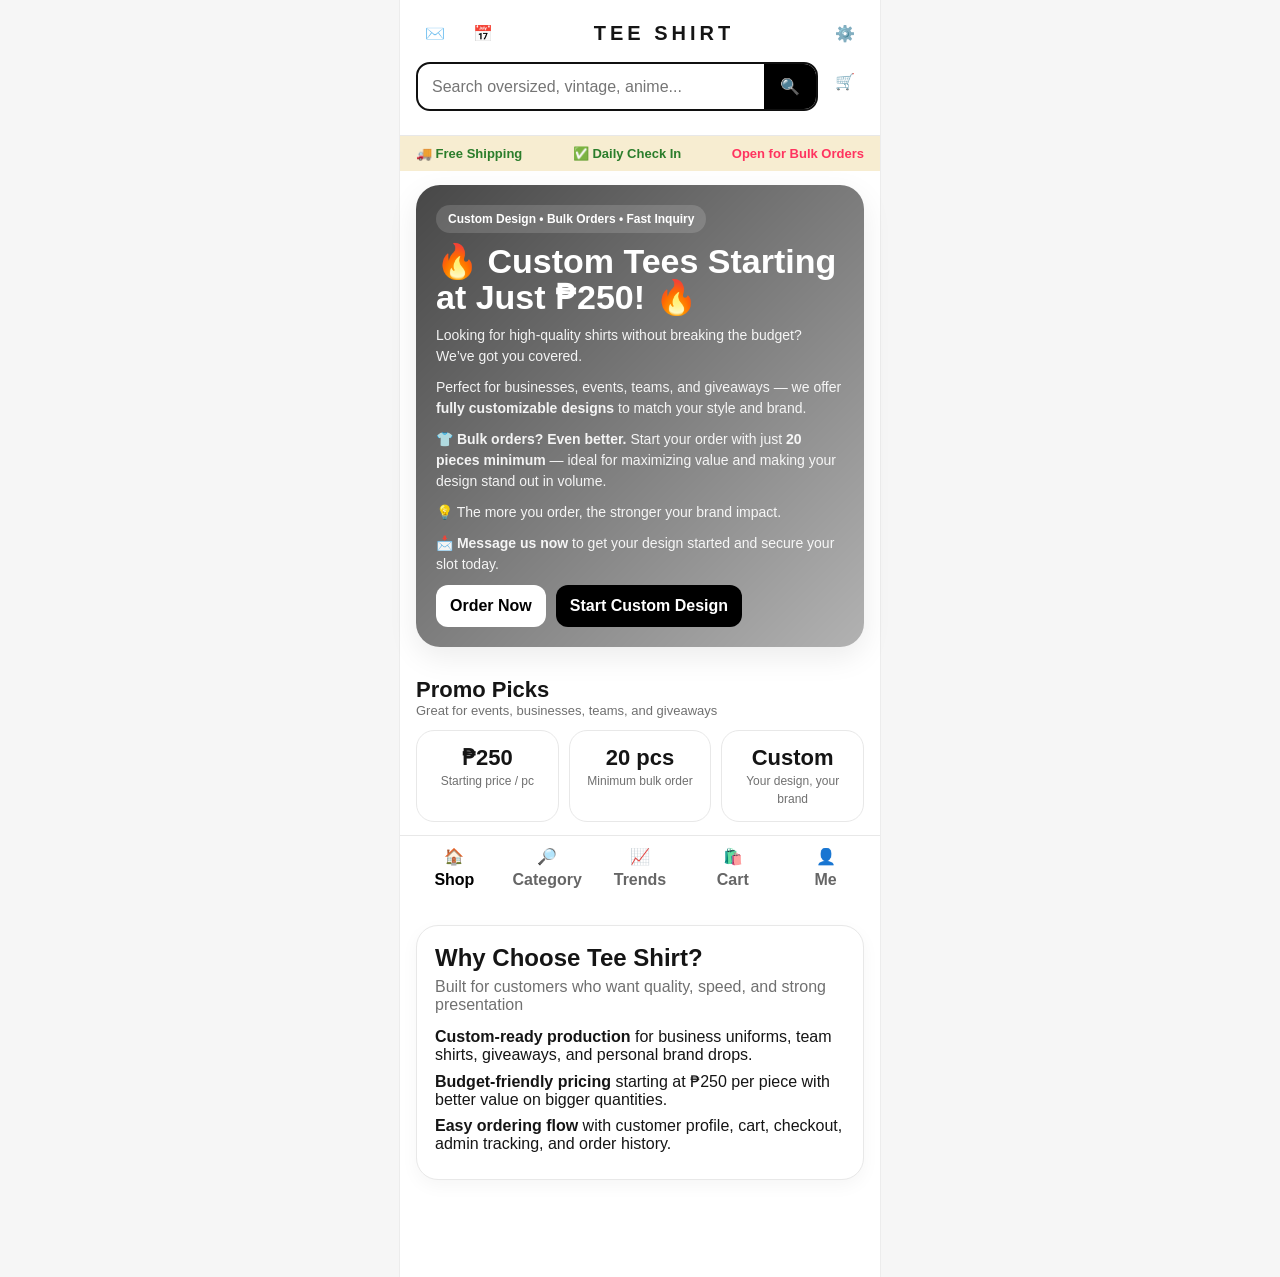
==== index.html @ c83d2148 "Add files via upload" ====
<!DOCTYPE html>
<html lang="en">
<head>
  <meta charset="UTF-8" />
  <meta name="viewport" content="width=device-width, initial-scale=1.0" />
  <title>Tee Shirt</title>
  <link rel="stylesheet" href="./styles-v5.css" />
</head>
<body data-page="shop">
  <div class="app">
    <header class="topbar">
      <div class="topbar-inner">
        <button class="icon-btn" id="openInboxBtn" type="button">✉️<span class="top-icon-badge hidden" id="inboxUnreadBadge">0</span></button>
        <button class="icon-btn js-notice" data-text="Promos saved" type="button">📅</button>
        <div class="logo">TEE SHIRT</div>
        <a class="icon-btn" href="./admin-login.html" title="Admin">⚙️</a>
      </div>
      <div class="search-wrap">
        <div class="search">
          <input id="searchInput" type="text" placeholder="Search oversized, vintage, anime..." />
          <button id="searchBtn">🔍</button>
        </div>
        <button class="icon-btn" id="openCartBtn" type="button">🛒</button>
      </div>
      <div class="chips" id="chips"></div>
    </header>

    <div class="banner-strip">
      <div>🚚 Free Shipping</div>
      <div>✅ Daily Check In</div>
      <div class="pink">Open for Bulk Orders</div>
    </div>

    <section class="hero">
      <div class="hero-card">
        <div class="hero-copy hero-copy-wide">
          <div class="hero-eyebrow">Custom Design • Bulk Orders • Fast Inquiry</div>
          <h1>🔥 Custom Tees Starting at Just ₱250! 🔥</h1>
          <p>Looking for high-quality shirts without breaking the budget? We’ve got you covered.</p>
          <p>Perfect for businesses, events, teams, and giveaways — we offer <strong>fully customizable designs</strong> to match your style and brand.</p>
          <p>👕 <strong>Bulk orders? Even better.</strong> Start your order with just <strong>20 pieces minimum</strong> — ideal for maximizing value and making your design stand out in volume.</p>
          <p>💡 The more you order, the stronger your brand impact.</p>
          <p>📩 <strong>Message us now</strong> to get your design started and secure your slot today.</p>
          <div class="cta-row">
            <button class="btn light" id="shopNowBtn" type="button">Order Now</button>
            <button class="btn dark" id="openAccountBtn" type="button">Start Custom Design</button>
          </div>
        </div>
      </div>
    </section>

    <section class="section">
      <div class="section-head">
        <div>
          <div class="section-title">Promo Picks</div>
          <div class="section-sub">Great for events, businesses, teams, and giveaways</div>
        </div>
      </div>
      <div class="sale-strip">
        <div class="sale-box"><strong>₱250</strong><span>Starting price / pc</span></div>
        <div class="sale-box"><strong>20 pcs</strong><span>Minimum bulk order</span></div>
        <div class="sale-box"><strong>Custom</strong><span>Your design, your brand</span></div>
      </div>
    </section>

    <section class="section" id="productsSection">
      <div class="section-head">
        <div>
          <div class="section-title">Trending Products</div>
          <div class="section-sub" id="sourceLabel">Loading products...</div>
        </div>
      </div>
      <div class="grid" id="productGrid"></div>
    </section>

    <section class="section">
      <div class="panel">
        <div class="panel-head">
          <h2>Why Choose Tee Shirt?</h2>
          <p>Built for customers who want quality, speed, and strong presentation</p>
        </div>
        <div class="notes">
          <p><strong>Custom-ready production</strong> for business uniforms, team shirts, giveaways, and personal brand drops.</p>
          <p><strong>Budget-friendly pricing</strong> starting at ₱250 per piece with better value on bigger quantities.</p>
          <p><strong>Easy ordering flow</strong> with customer profile, cart, checkout, admin tracking, and order history.</p>
        </div>
      </div>
    </section>

    <nav class="bottom-nav">
      <button class="nav-btn active" id="navHome">🏠<span>Shop</span></button>
      <button class="nav-btn" id="navCategory">🔎<span>Category</span></button>
      <button class="nav-btn js-notice" data-text="Trends page can be added next">📈<span>Trends</span></button>
      <button class="nav-btn" id="navCart">🛍️<span>Cart</span></button>
      <button class="nav-btn" id="navAccount">👤<span>Me</span></button>
    </nav>
  </div>

  <div class="drawer" id="drawer">
    <div class="drawer-panel">
      <div class="drawer-head">
        <strong id="drawerTitle">Cart</strong>
        <button class="icon-btn" id="closeDrawerBtn">✕</button>
      </div>
      <div class="drawer-content">
        <div id="cartView" class="hidden"></div>
        <div id="accountView" class="hidden"></div>
      </div>
    </div>
  </div>

  
  <div class="product-page-modal hidden" id="productPageModal">
    <div class="product-page-shell">
      <div class="product-page-header">
        <button class="icon-btn" id="closeProductPageBtn" type="button">←</button>
        <div class="product-page-title">Product Details</div>
        <button class="icon-btn js-notice" data-text="Share feature can be added next" type="button">⤴</button>
      </div>

      <div class="product-page-scroll">
        <div class="product-gallery">
          <div class="product-main-image-wrap">
            <img id="productPageMainImage" class="product-main-image" src="" alt="Product image" />
            <div class="product-image-badge" id="productPageBadge">New</div>
          </div>

          <div class="product-thumbs">
            <button class="product-thumb active" id="thumbBtn1" type="button"><img id="thumbImg1" src="" alt=""></button>
            <button class="product-thumb" id="thumbBtn2" type="button"><img id="thumbImg2" src="" alt=""></button>
            <button class="product-thumb" id="thumbBtn3" type="button"><img id="thumbImg3" src="" alt=""></button>
          </div>
        </div>

        <div class="product-page-body">
          <div class="product-brand-row">
            <div class="product-brand-text" id="productPageBrand">TEE SHIRT</div>
            <button class="wishlist-chip js-notice" data-text="Wishlist feature can be added next" type="button">♡ Save</button>
          </div>

          <h2 class="product-page-name" id="productPageName"></h2>

          <div class="product-page-price-row">
            <div class="product-page-price" id="productPagePrice"></div>
            <div class="product-page-old-price" id="productPageOldPrice"></div>
          </div>

          <div class="product-meta-block">
            <div class="meta-pill" id="productPageCategory">Category</div>
            <div class="meta-pill" id="productPageSold">0 sold</div>
            <div class="meta-pill" id="productPageStock">Stock: 0</div>
          </div>

          <div class="product-section">
            <div class="product-section-head">
              <strong>Select Size</strong>
              <span id="selectedSizeLabel">No size selected</span>
            </div>
            <div class="size-grid" id="sizeGrid">
              <button class="size-option" type="button" data-size="S">S</button>
              <button class="size-option" type="button" data-size="M">M</button>
              <button class="size-option" type="button" data-size="L">L</button>
              <button class="size-option" type="button" data-size="XL">XL</button>
              <button class="size-option" type="button" data-size="2XL">2XL</button>
            </div>
          </div>

          <div class="product-section">
            <div class="product-section-head">
              <strong>Quantity</strong>
              <span>Adjust your order</span>
            </div>
            <div class="qty-box-large">
              <button id="detailQtyMinus" type="button">−</button>
              <strong id="detailQtyValue">1</strong>
              <button id="detailQtyPlus" type="button">+</button>
            </div>
          </div>

          <div class="product-section">
            <div class="product-section-head">
              <strong>Product Details</strong>
              <span>Good for events, teams, and brands</span>
            </div>
            <div class="detail-list">
              <div class="detail-row"><span>Store</span><strong>Tee Shirt</strong></div>
              <div class="detail-row"><span>Material</span><strong>Premium cotton feel</strong></div>
              <div class="detail-row"><span>Fit</span><strong>Customizable / Bulk-ready</strong></div>
              <div class="detail-row"><span>Minimum Order</span><strong>20 pcs for custom bulk</strong></div>
              <div class="detail-row"><span>Use Case</span><strong>Business, events, teams, giveaways</strong></div>
            </div>
          </div>

          <div class="product-section">
            <div class="product-section-head">
              <strong>Description</strong>
            </div>
            <p class="product-description" id="productPageDescription">
              High-quality custom tee ready for personal design, brand identity, uniforms, team wear, and giveaways.
            </p>
          </div>
        </div>
      </div>

      <div class="product-bottom-bar">
        <div class="product-bottom-price">
          <span>Total</span>
          <strong id="detailTotalPrice">₱0</strong>
        </div>
        <div class="product-bottom-actions"><button class="btn ghost product-chat-btn" id="sendProductToChatBtn" type="button">Send to Chat</button><button class="btn dark product-add-btn" id="productPageAddToCartBtn" type="button">Add to Cart</button></div>
      </div>
    </div>
  </div>


  
  
  <div class="inquiry-modal hidden" id="inquiryModal">
    <div class="inquiry-card messenger-card">
      <div class="drawer-head">
        <strong>Custom Bulk Order Chat</strong>
        <button class="icon-btn" id="closeInquiryBtn">✕</button>
      </div>
      <div class="messenger-top-fields">
        <div class="field">
          <label>Name</label>
          <input id="inq_name" placeholder="Your full name" />
        </div>
        <div class="field">
          <label>Phone</label>
          <input id="inq_phone" placeholder="09xxxxxxxxxx" />
        </div>
      </div>
      <div class="messenger-chat-window" id="customerChatWindow"></div>
      <div class="messenger-compose">
        <textarea id="inq_message" placeholder="Tell us your shirt design idea, quantity, sizes, event date, colors, and other details."></textarea>
        <div class="chat-upload-row">
          <label class="upload-chat-btn" for="inq_image">📷 Add Image</label>
          <input id="inq_image" type="file" accept="image/*" hidden />
          <div class="chat-upload-hint">Optional image for design reference</div>
        </div>
        <div class="chat-image-preview hidden" id="inqImagePreviewWrap">
          <img id="inqImagePreview" alt="Selected chat image preview" />
          <button class="remove-chat-image" id="removeInqImageBtn" type="button">Remove</button>
        </div>
        <button class="btn dark full-btn" id="sendInquiryBtn" type="button">Send Message</button>
      </div>
    </div>
  </div>


  <div class="notice" id="notice"></div>

  <div class="image-lightbox hidden" id="imageLightbox">
  <div class="image-lightbox-backdrop" id="imageLightboxBackdrop"></div>
  <div class="image-lightbox-shell">
    <button class="image-lightbox-close" id="closeImageLightboxBtn" type="button">✕</button>
    <img id="lightboxImage" src="" alt="Full screen preview" />
  </div>
</div>

  <script type="module" src="./app-v5.js"></script>
</body>
</html>
---- styles-v5.css ----
:root{--bg:#f6f6f6;--card:#fff;--text:#151515;--muted:#707070;--line:#e8e8e8;--shadow:0 10px 30px rgba(0,0,0,.08)}
*{box-sizing:border-box} html,body{margin:0;padding:0;font-family:Arial,Helvetica,sans-serif;background:var(--bg);color:var(--text)}
a{text-decoration:none;color:inherit} button,input,select{font:inherit} .hidden{display:none!important} .pink{color:#ff335f}
.app{max-width:480px;margin:0 auto;min-height:100vh;background:#fff;position:relative;box-shadow:0 0 0 1px rgba(0,0,0,.04)}
.topbar{position:sticky;top:0;z-index:30;background:#fff;border-bottom:1px solid var(--line)}
.topbar-inner{display:flex;align-items:center;gap:10px;padding:14px 16px 10px}
.logo{font-size:20px;font-weight:900;letter-spacing:4px;flex:1;text-align:center}
.icon-btn{width:38px;height:38px;border:none;background:#fff;border-radius:12px;display:grid;place-items:center;cursor:pointer}
.search-wrap{display:flex;gap:8px;padding:0 16px 12px}
.search{flex:1;display:flex;align-items:center;background:#fff;border:2px solid #101010;border-radius:14px;overflow:hidden}
.search input{flex:1;border:none;outline:none;padding:13px 14px;background:transparent}
.search button{border:none;background:#000;color:#fff;padding:13px 16px;cursor:pointer}
.chips{display:flex;gap:10px;overflow:auto;padding:0 16px 12px}.chips::-webkit-scrollbar{display:none}
.chip{white-space:nowrap;padding:8px 14px;border-radius:999px;background:#f1f1f1;border:1px solid var(--line);font-weight:700;font-size:14px;cursor:pointer}
.chip.active{background:#000;color:#fff;border-color:#000}
.banner-strip{display:flex;justify-content:space-between;gap:10px;padding:10px 16px;background:#f7edd1;font-weight:700;color:#2b7d2b;font-size:13px}
.hero{padding:14px 16px}
.hero-card{border-radius:24px;overflow:hidden;box-shadow:var(--shadow);background:linear-gradient(135deg,rgba(0,0,0,.72),rgba(0,0,0,.3)),url('https://images.unsplash.com/photo-1521572163474-6864f9cf17ab?auto=format&fit=crop&w=1200&q=80') center/cover;min-height:420px;display:flex;align-items:end}
.hero-copy{padding:20px;color:#fff;max-width:100%}.hero-eyebrow{display:inline-block;margin-bottom:10px;padding:7px 12px;border-radius:999px;background:rgba(255,255,255,.15);font-size:12px;font-weight:700}
.hero-copy h1{margin:0 0 10px;font-size:34px;line-height:1.06}
.hero-copy p{margin:0 0 10px;color:rgba(255,255,255,.92);font-size:14px;line-height:1.5;max-width:760px}
.cta-row{display:flex;gap:10px;flex-wrap:wrap;margin-top:10px}
.btn{border:none;border-radius:12px;padding:12px 14px;font-weight:800;cursor:pointer}.btn.light{background:#fff;color:#000}.btn.dark{background:#000;color:#fff}.btn.ghost{background:#f3f3f3;color:#111}
.section{padding:6px 16px 14px}.section-head{display:flex;align-items:center;justify-content:space-between;margin:10px 0 12px}.section-title{font-size:22px;font-weight:900}.section-sub{font-size:13px;color:var(--muted)}
.sale-strip{display:grid;grid-template-columns:repeat(3,1fr);gap:10px}.sale-box{background:#fff;border:1px solid var(--line);border-radius:18px;padding:14px;text-align:center}.sale-box strong{display:block;font-size:22px}.sale-box span{font-size:12px;color:var(--muted)}
.grid{display:grid;grid-template-columns:1fr 1fr;gap:12px}.card{background:#fff;border:1px solid var(--line);border-radius:18px;overflow:hidden;box-shadow:0 6px 18px rgba(0,0,0,.04)}
.thumb{position:relative;aspect-ratio:1/1.14;background:#eee center/cover no-repeat}.badge{position:absolute;left:10px;top:10px;background:#fff;color:#ff5a2f;border-radius:999px;padding:6px 10px;font-weight:900;font-size:12px;box-shadow:var(--shadow)} .fav{position:absolute;right:10px;top:10px;width:34px;height:34px;border:none;border-radius:50%;background:rgba(255,255,255,.92);cursor:pointer}
.card-body{padding:10px 12px 12px}.brand{font-size:12px;font-weight:800;color:#7a5cff}.name{font-weight:800;line-height:1.2;min-height:38px;margin:5px 0 8px}.meta{font-size:12px;color:var(--muted);display:flex;gap:8px;flex-wrap:wrap}
.price-row{display:flex;align-items:end;justify-content:space-between;margin-top:10px}.price{font-size:26px;font-weight:900;color:#ff5a2f}.old{font-size:13px;color:#999;text-decoration:line-through}
.mini-btn{border:none;background:#000;color:#fff;border-radius:12px;padding:10px 12px;font-weight:800;cursor:pointer}.mini-btn:disabled{opacity:.45;cursor:not-allowed}
.bottom-nav{position:sticky;bottom:0;z-index:35;background:#fff;border-top:1px solid var(--line);display:grid;grid-template-columns:repeat(5,1fr);padding:10px 8px calc(10px + env(safe-area-inset-bottom))}
.nav-btn{border:none;background:none;display:flex;flex-direction:column;align-items:center;gap:5px;color:#666;font-weight:700;cursor:pointer}.nav-btn.active{color:#000}
.drawer{position:fixed;inset:0;background:rgba(0,0,0,.45);display:none;align-items:end;justify-content:center}.drawer.show{display:flex}
.drawer-panel{width:min(480px,100vw);max-height:92vh;background:#fff;border-radius:24px 24px 0 0;overflow:hidden}.drawer-head{display:flex;justify-content:space-between;align-items:center;padding:16px;border-bottom:1px solid var(--line)}
.drawer-content{padding:16px;max-height:74vh;overflow:auto;padding-bottom:95px}.cart-item{display:grid;grid-template-columns:72px 1fr auto;gap:12px;padding:12px 0;border-bottom:1px solid var(--line)}.cart-thumb{width:72px;height:72px;border-radius:14px;background:#f0f0f0 center/cover no-repeat}
.qty{display:flex;align-items:center;gap:8px;margin-top:8px}.qty button{width:28px;height:28px;border:none;border-radius:8px;background:#f3f3f3;cursor:pointer}
.summary{border:1px solid var(--line);border-radius:18px;padding:14px;background:#fafafa}.summary-row{display:flex;justify-content:space-between;margin:8px 0}.empty{padding:36px 12px;text-align:center;color:var(--muted)}
.notice{position:fixed;left:50%;transform:translateX(-50%);bottom:96px;z-index:2001;background:#111;color:#fff;padding:12px 16px;border-radius:999px;display:none;font-weight:700;box-shadow:var(--shadow)}
.account-box{display:grid;gap:12px}.account-actions{position:sticky;bottom:0;background:#fff;padding-top:12px;padding-bottom:12px;border-top:1px solid var(--line);margin-top:4px}.full-btn{width:100%}
.field,.admin-form label{display:grid;gap:6px}.field label,.admin-form label{font-size:13px;color:var(--muted);font-weight:700}.field input,.admin-form input,.admin-form select{border:1px solid var(--line);border-radius:12px;padding:13px 14px;outline:none;background:#fff}
.two{display:grid;grid-template-columns:1fr 1fr;gap:10px}.small{font-size:12px;color:var(--muted)}
.admin-app{display:grid;grid-template-columns:240px 1fr;min-height:100vh}.sidebar{background:#111;color:#fff;padding:24px;display:grid;align-content:start;gap:12px}.sidebar-logo{font-size:22px;font-weight:900;letter-spacing:1px;margin-bottom:12px}
.side-link{display:block;border:none;background:#1d1d1d;color:#fff;padding:12px 14px;border-radius:12px;text-align:left;cursor:pointer}.side-link.active{background:#fff;color:#111}
.admin-main{padding:24px}.admin-top{display:flex;justify-content:space-between;align-items:center;gap:12px;flex-wrap:wrap;margin-bottom:18px}.admin-top h1{margin:0;font-size:30px}.admin-top p{margin:6px 0 0;color:var(--muted)}.top-actions-wrap{display:flex;gap:10px;flex-wrap:wrap}
.stats-grid{display:grid;grid-template-columns:repeat(4,1fr);gap:14px;margin-bottom:18px}.stat-card{background:#fff;border:1px solid var(--line);border-radius:18px;padding:18px;box-shadow:0 6px 18px rgba(0,0,0,.04)}.stat-card span{display:block;color:var(--muted);font-size:13px;margin-bottom:8px}.stat-card strong{font-size:28px}
.admin-grid{display:grid;grid-template-columns:1.1fr 1fr;gap:18px;margin-bottom:18px}.panel{background:#fff;border:1px solid var(--line);border-radius:22px;padding:18px;box-shadow:0 6px 18px rgba(0,0,0,.04);margin-bottom:18px}.panel-head h2{margin:0 0 6px}.panel-head p{margin:0 0 14px;color:var(--muted)}
.form-grid{display:grid;grid-template-columns:1fr 1fr;gap:12px}.form-actions{display:flex;gap:10px;flex-wrap:wrap;margin-top:14px}.table-wrap{overflow:auto}
.admin-table{width:100%;border-collapse:collapse}.admin-table th,.admin-table td{padding:12px 10px;border-bottom:1px solid var(--line);text-align:left;font-size:14px;vertical-align:top}.row-actions{display:flex;gap:8px;flex-wrap:wrap}.notes p{margin:8px 0}
.order-status-select{border:1px solid var(--line);border-radius:10px;padding:9px 10px;background:#fff;min-width:130px}
@media (max-width:980px){.admin-app{grid-template-columns:1fr}.sidebar{grid-template-columns:repeat(4,1fr);align-items:center}.sidebar-logo{grid-column:1/-1}.admin-grid{grid-template-columns:1fr}.stats-grid{grid-template-columns:repeat(2,1fr)}}
@media (max-width:560px){.form-grid,.two,.stats-grid,.sale-strip{grid-template-columns:1fr}.hero-card{min-height:500px}.banner-strip{font-size:12px}}

.login-page{min-height:100vh;display:grid;place-items:center;padding:24px}.login-card{width:min(480px,100%);background:#fff;border:1px solid var(--line);border-radius:24px;box-shadow:var(--shadow);padding:24px}.login-brand{font-size:14px;font-weight:900;letter-spacing:2px;margin-bottom:8px}.login-card h1{margin:0 0 8px}.login-sub{color:var(--muted);margin:0 0 18px}.login-form{display:grid;gap:12px;margin-bottom:14px}.login-form label{display:grid;gap:6px;font-size:13px;color:var(--muted);font-weight:700}.login-form input{border:1px solid var(--line);border-radius:12px;padding:13px 14px;outline:none;background:#fff}.login-back{display:grid;place-items:center;margin-top:12px}


.product-page-modal{position:fixed;inset:0;background:#fff;z-index:1200}
.product-page-shell{max-width:480px;margin:0 auto;min-height:100vh;display:flex;flex-direction:column;background:#fff}
.product-page-header{position:sticky;top:0;z-index:3;background:#fff;border-bottom:1px solid var(--line);display:flex;align-items:center;justify-content:space-between;padding:12px 14px}
.product-page-title{font-weight:900;font-size:16px}
.product-page-scroll{flex:1;overflow:auto;padding-bottom:120px}
.product-gallery{background:#fff}
.product-main-image-wrap{position:relative;background:#f5f5f5}
.product-main-image{width:100%;aspect-ratio:1/1.05;object-fit:cover;display:block}
.product-image-badge{position:absolute;left:14px;top:14px;background:#fff;color:#ff5a2f;border-radius:999px;padding:7px 12px;font-size:12px;font-weight:900;box-shadow:var(--shadow)}
.product-thumbs{display:flex;gap:10px;padding:12px 16px 0;overflow:auto}
.product-thumb{min-width:70px;width:70px;height:84px;border-radius:14px;border:2px solid transparent;background:#f3f3f3;padding:0;overflow:hidden;cursor:pointer}
.product-thumb.active{border-color:#000}
.product-thumb img{width:100%;height:100%;object-fit:cover;display:block}
.product-page-body{padding:14px 16px 20px;display:block}
.product-brand-row{display:flex;align-items:center;justify-content:space-between;gap:12px}
.product-brand-text{font-size:13px;font-weight:900;color:#7a5cff}
.wishlist-chip{border:1px solid var(--line);background:#fff;border-radius:999px;padding:8px 12px;font-weight:800;cursor:pointer}
.product-page-name{font-size:28px;line-height:1.08;margin:10px 0 12px}
.product-page-price-row{display:flex;align-items:flex-end;gap:10px;flex-wrap:wrap}
.product-page-price{font-size:32px;font-weight:900;color:#ff5a2f}
.product-page-old-price{color:#999;text-decoration:line-through;font-weight:700;padding-bottom:4px}
.product-meta-block{display:flex;flex-wrap:wrap;gap:8px;margin:14px 0 4px}
.meta-pill{background:#f6f6f6;border:1px solid var(--line);border-radius:999px;padding:8px 12px;font-size:12px;font-weight:800;color:#555}
.product-section{display:block;border-top:1px solid var(--line);padding-top:16px;margin-top:16px}
.product-section-head{display:flex;align-items:center;justify-content:space-between;gap:10px;margin-bottom:12px}
.product-section-head strong{font-size:16px}
.product-section-head span{font-size:12px;color:var(--muted)}
.size-grid{display:grid !important;grid-template-columns:repeat(3,1fr);gap:12px;margin-top:4px}
.size-option{display:flex !important;align-items:center;justify-content:center;min-height:48px;border:1px solid var(--line);background:#fff;border-radius:14px;padding:13px 10px;font-size:14px;font-weight:900;color:#111;cursor:pointer}
.size-option.active{background:#000;color:#fff;border-color:#000}
.qty-box-large{display:inline-flex;align-items:center;gap:14px;border:1px solid var(--line);border-radius:16px;padding:10px 14px;background:#fafafa}
.qty-box-large button{width:34px;height:34px;border:none;border-radius:10px;background:#fff;cursor:pointer;font-size:18px}
.qty-box-large strong{min-width:26px;text-align:center;font-size:18px}
.detail-list{display:grid;gap:10px}
.detail-row{display:flex;justify-content:space-between;gap:12px;border-bottom:1px dashed var(--line);padding-bottom:8px}
.detail-row span{color:var(--muted)}
.detail-row strong{text-align:right}
.product-description{line-height:1.55;color:#333;margin:0}
.product-bottom-bar{position:sticky;bottom:0;z-index:4;background:#fff;border-top:1px solid var(--line);display:flex;align-items:center;justify-content:space-between;gap:12px;padding:14px 16px calc(14px + env(safe-area-inset-bottom));box-shadow:0 -8px 20px rgba(0,0,0,.06)}
.product-bottom-price{display:grid;gap:2px}
.product-bottom-price span{color:var(--muted);font-size:12px}
.product-bottom-price strong{font-size:22px;color:#ff5a2f}
.product-add-btn{min-width:170px}

@media (max-width:560px){
  .size-grid{grid-template-columns:repeat(2,1fr)}
  .product-add-btn{min-width:140px}
}


.product-page-modal{position:fixed;inset:0;background:#fff;z-index:1200}
.product-page-shell{max-width:480px;margin:0 auto;min-height:100vh;display:flex;flex-direction:column;background:#fff}
.product-page-header{position:sticky;top:0;z-index:3;background:#fff;border-bottom:1px solid var(--line);display:flex;align-items:center;justify-content:space-between;padding:12px 14px}
.product-page-title{font-weight:900;font-size:16px}
.product-page-scroll{flex:1;overflow:auto;padding-bottom:120px}
.product-gallery{background:#fff}
.product-main-image-wrap{position:relative;background:#f5f5f5}
.product-main-image{width:100%;aspect-ratio:1/1.05;object-fit:cover;display:block}
.product-image-badge{position:absolute;left:14px;top:14px;background:#fff;color:#ff5a2f;border-radius:999px;padding:7px 12px;font-size:12px;font-weight:900;box-shadow:var(--shadow)}
.product-thumbs{display:flex;gap:10px;padding:12px 16px 0;overflow:auto}
.product-thumb{min-width:70px;width:70px;height:84px;border-radius:14px;border:2px solid transparent;background:#f3f3f3;padding:0;overflow:hidden;cursor:pointer}
.product-thumb.active{border-color:#000}
.product-thumb img{width:100%;height:100%;object-fit:cover;display:block}
.product-page-body{padding:14px 16px 20px}
.product-brand-row{display:flex;align-items:center;justify-content:space-between;gap:12px}
.product-brand-text{font-size:13px;font-weight:900;color:#7a5cff}
.wishlist-chip{border:1px solid var(--line);background:#fff;border-radius:999px;padding:8px 12px;font-weight:800;cursor:pointer}
.product-page-name{font-size:28px;line-height:1.08;margin:10px 0 12px}
.product-page-price-row{display:flex;align-items:flex-end;gap:10px;flex-wrap:wrap}
.product-page-price{font-size:32px;font-weight:900;color:#ff5a2f}
.product-page-old-price{color:#999;text-decoration:line-through;font-weight:700;padding-bottom:4px}
.product-meta-block{display:flex;flex-wrap:wrap;gap:8px;margin:14px 0 4px}
.meta-pill{background:#f6f6f6;border:1px solid var(--line);border-radius:999px;padding:8px 12px;font-size:12px;font-weight:800;color:#555}
.product-section{border-top:1px solid var(--line);padding-top:16px;margin-top:16px}
.product-section-head{display:flex;align-items:center;justify-content:space-between;gap:10px;margin-bottom:12px}
.product-section-head strong{font-size:16px}
.product-section-head span{font-size:12px;color:var(--muted)}
.size-grid{display:grid!important;grid-template-columns:repeat(3,1fr);gap:12px}
.size-option{display:flex!important;align-items:center;justify-content:center;min-height:48px;border:1px solid var(--line);background:#fff;border-radius:14px;padding:13px 10px;font-size:14px;font-weight:900;color:#111;cursor:pointer}
.size-option.active{background:#000;color:#fff;border-color:#000}
.qty-box-large{display:inline-flex;align-items:center;gap:14px;border:1px solid var(--line);border-radius:16px;padding:10px 14px;background:#fafafa}
.qty-box-large button{width:34px;height:34px;border:none;border-radius:10px;background:#fff;cursor:pointer;font-size:18px}
.qty-box-large strong{min-width:26px;text-align:center;font-size:18px}
.detail-list{display:grid;gap:10px}
.detail-row{display:flex;justify-content:space-between;gap:12px;border-bottom:1px dashed var(--line);padding-bottom:8px}
.detail-row span{color:var(--muted)}
.detail-row strong{text-align:right}
.product-description{line-height:1.55;color:#333;margin:0}
.product-bottom-bar{position:sticky;bottom:0;z-index:4;background:#fff;border-top:1px solid var(--line);display:flex;align-items:center;justify-content:space-between;gap:12px;padding:14px 16px calc(14px + env(safe-area-inset-bottom));box-shadow:0 -8px 20px rgba(0,0,0,.06)}
.product-bottom-price{display:grid;gap:2px}
.product-bottom-price span{color:var(--muted);font-size:12px}
.product-bottom-price strong{font-size:22px;color:#ff5a2f}
.product-add-btn{min-width:170px}
@media (max-width:560px){.size-grid{grid-template-columns:repeat(2,1fr)}.product-add-btn{min-width:140px}}

/* merged working adjustments */
.product-page-scroll{
  padding-bottom: 220px;
}
.product-main-image{
  aspect-ratio: 1 / 0.95;
}


/* v2 fix: prevent sticky add-to-cart bar from covering size buttons */
.product-page-scroll{
  padding-bottom: 220px !important;
}
.product-page-body{
  padding-bottom: 40px !important;
}
.product-section{
  position: relative;
  z-index: 1;
}
.size-grid{
  margin-bottom: 24px !important;
}
.product-bottom-bar{
  z-index: 10;
}


/* v3 fix: keep size section fully visible by making bottom bar part of normal flow */
.product-page-shell{
  height: 100vh;
}
.product-page-scroll{
  flex: 1 1 auto;
  overflow-y: auto;
  padding-bottom: 32px !important;
}
.product-page-body{
  padding-bottom: 24px !important;
}
.product-bottom-bar{
  position: static !important;
  bottom: auto !important;
  margin-top: 8px;
  flex-shrink: 0;
}


.inquiry-modal{
  position:fixed;
  inset:0;
  background:rgba(0,0,0,.5);
  z-index:1300;
  display:flex;
  align-items:center;
  justify-content:center;
  padding:16px;
}
.inquiry-card{
  width:min(480px,100%);
  max-height:90vh;
  overflow:auto;
  background:#fff;
  border-radius:24px;
  box-shadow:var(--shadow);
}
.inquiry-body{
  padding:16px;
  display:grid;
  gap:12px;
}
.inquiry-body textarea{
  min-height:140px;
  resize:vertical;
  border:1px solid var(--line);
  border-radius:12px;
  padding:13px 14px;
  outline:none;
  background:#fff;
  font:inherit;
}


.admin-reply-box{
  width:100%;
  min-height:90px;
  resize:vertical;
  border:1px solid var(--line);
  border-radius:12px;
  padding:10px 12px;
  font:inherit;
  background:#fff;
  margin-bottom:8px;
}
.admin-reply-save{
  width:100%;
}


/* Messenger upgrade */
.messenger-card{
  display:flex;
  flex-direction:column;
  max-height:90vh;
}
.messenger-top-fields{
  padding:16px 16px 8px;
  display:grid;
  gap:12px;
}
.messenger-chat-window{
  min-height:260px;
  max-height:42vh;
  overflow:auto;
  padding:14px 16px;
  background:#fafafa;
  border-top:1px solid var(--line);
  border-bottom:1px solid var(--line);
  display:grid;
  gap:10px;
}
.messenger-compose{
  padding:16px;
  display:grid;
  gap:10px;
}
.messenger-compose textarea,
.admin-compose textarea{
  width:100%;
  min-height:90px;
  resize:vertical;
  border:1px solid var(--line);
  border-radius:14px;
  padding:12px 14px;
  font:inherit;
  background:#fff;
}
.chat-bubble{
  max-width:82%;
  padding:10px 12px;
  border-radius:16px;
  line-height:1.4;
  box-shadow:0 4px 12px rgba(0,0,0,.04);
}
.chat-bubble.customer{
  justify-self:end;
  background:#111;
  color:#fff;
  border-bottom-right-radius:6px;
}
.chat-bubble.admin{
  justify-self:start;
  background:#fff;
  color:#111;
  border:1px solid var(--line);
  border-bottom-left-radius:6px;
}
.chat-meta{
  display:block;
  font-size:11px;
  opacity:.72;
  margin-top:6px;
}
.chat-empty{
  color:var(--muted);
  text-align:center;
  padding:18px 10px;
}
.admin-messenger{
  display:grid;
  grid-template-columns:320px 1fr;
  gap:16px;
  min-height:520px;
}
.admin-conversation-list{
  border:1px solid var(--line);
  border-radius:18px;
  overflow:auto;
  background:#fafafa;
}
.admin-conversation-item{
  padding:14px;
  border-bottom:1px solid var(--line);
  cursor:pointer;
  background:#fff;
}
.admin-conversation-item.active{
  background:#f1f5ff;
}
.admin-conversation-item.unread{
  border-left:4px solid #ff9800;
}
.admin-conversation-name{
  font-weight:900;
  margin-bottom:4px;
}
.admin-conversation-preview{
  color:var(--muted);
  font-size:13px;
  line-height:1.35;
}
.admin-conversation-panel{
  border:1px solid var(--line);
  border-radius:18px;
  background:#fff;
  display:flex;
  flex-direction:column;
  min-height:520px;
}
.admin-conversation-header{
  padding:14px 16px;
  font-weight:900;
  border-bottom:1px solid var(--line);
}
.admin-chat-window{
  flex:1;
  overflow:auto;
  padding:14px 16px;
  background:#fafafa;
  display:grid;
  gap:10px;
}
.admin-compose{
  border-top:1px solid var(--line);
  padding:14px;
  display:grid;
  gap:10px;
}
.admin-compose-actions{
  display:flex;
  gap:10px;
  justify-content:space-between;
  align-items:center;
}
.unread-badge{
  display:inline-block;
  font-size:11px;
  font-weight:900;
  background:#ff9800;
  color:#fff;
  padding:4px 8px;
  border-radius:999px;
  margin-left:8px;
}
@media (max-width:980px){
  .admin-messenger{
    grid-template-columns:1fr;
  }
}


/* v5 chat upgrades */
#openInboxBtn{position:relative}
.top-icon-badge{position:absolute;top:-3px;right:-3px;min-width:18px;height:18px;padding:0 5px;border-radius:999px;background:#ff335f;color:#fff;font-size:11px;font-weight:900;display:grid;place-items:center;line-height:1}
.chat-upload-row{display:flex;align-items:center;gap:10px;flex-wrap:wrap}
.upload-chat-btn{display:inline-flex;align-items:center;justify-content:center;padding:10px 14px;border-radius:12px;background:#f3f3f3;border:1px solid var(--line);font-weight:800;cursor:pointer}
.chat-upload-hint{font-size:12px;color:var(--muted)}
.chat-image-preview{display:grid;gap:10px;background:#fafafa;border:1px solid var(--line);border-radius:16px;padding:12px}
.chat-image-preview img{max-width:100%;max-height:200px;object-fit:contain;border-radius:12px;background:#fff;border:1px solid var(--line)}
.remove-chat-image{border:none;background:#111;color:#fff;border-radius:10px;padding:10px 12px;font-weight:800;cursor:pointer;justify-self:start}
.chat-image{width:100%;max-width:240px;border-radius:14px;display:block;cursor:pointer;border:1px solid rgba(0,0,0,.08);margin-bottom:8px;background:#fff}
.image-lightbox{position:fixed;inset:0;z-index:3000;display:flex;align-items:center;justify-content:center;padding:18px}
.image-lightbox-backdrop{position:absolute;inset:0;background:rgba(0,0,0,.78)}
.image-lightbox-shell{position:relative;z-index:1;max-width:min(1000px,95vw);max-height:95vh;display:flex;align-items:center;justify-content:center}
.image-lightbox-shell img{max-width:100%;max-height:90vh;border-radius:18px;box-shadow:0 20px 60px rgba(0,0,0,.35);background:#fff}
.image-lightbox-close{position:absolute;top:-14px;right:-14px;width:42px;height:42px;border:none;border-radius:50%;background:#fff;color:#111;font-size:18px;font-weight:900;cursor:pointer;box-shadow:var(--shadow)}
.product-bottom-actions{display:flex;gap:10px;align-items:center;flex-wrap:wrap}
.product-chat-btn{min-width:140px}
@media (max-width:560px){.product-bottom-actions{width:100%}.product-chat-btn,.product-add-btn{flex:1}}
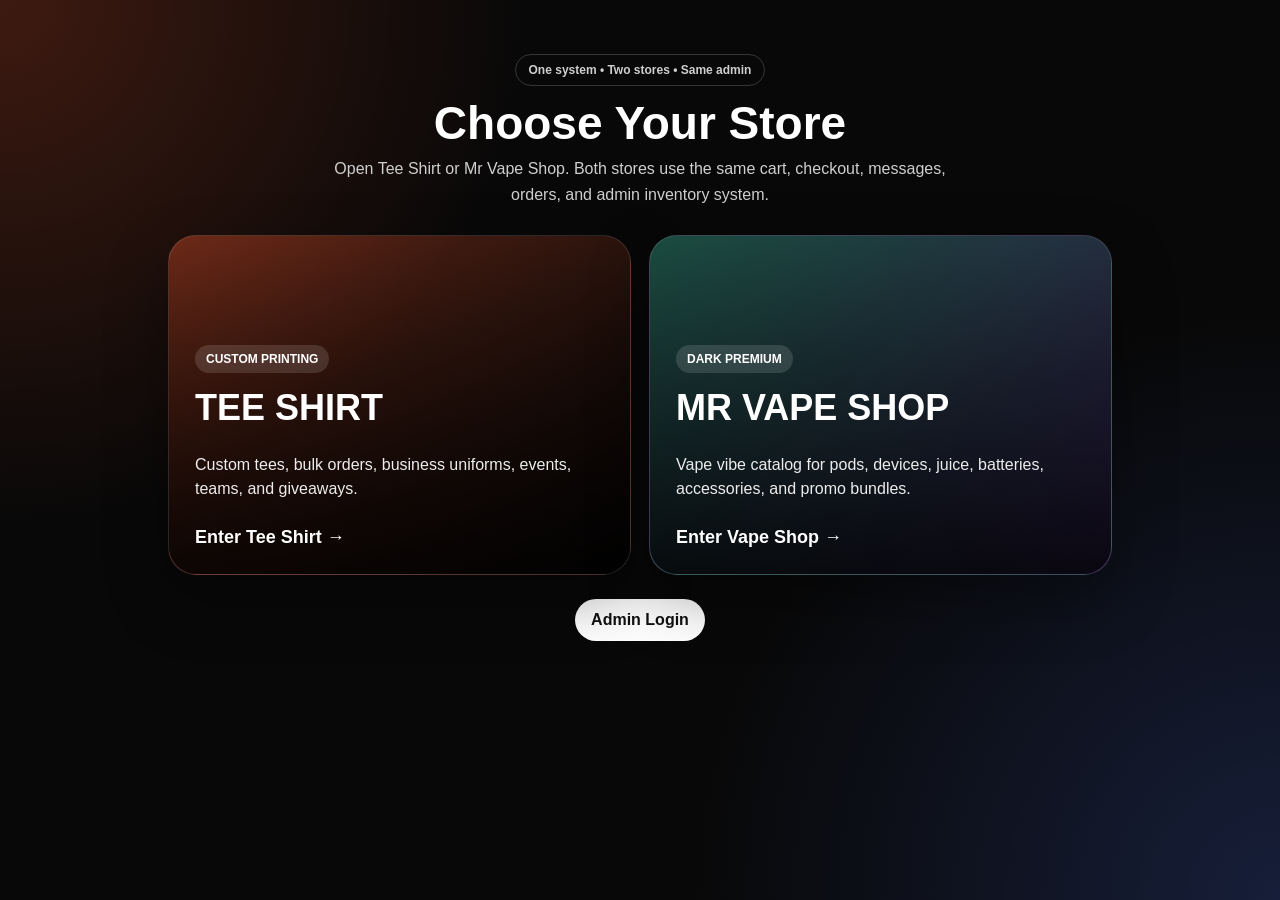
==== commit 1e0ba6b6: "Add files via upload" ====
--- a/index.html
+++ b/index.html
@@ -3,262 +3,31 @@
 <head>
   <meta charset="UTF-8" />
   <meta name="viewport" content="width=device-width, initial-scale=1.0" />
-  <title>Tee Shirt</title>
-  <link rel="stylesheet" href="./styles-v5.css" />
+  <title>Store Portal</title>
+  <link rel="stylesheet" href="./styles-v3.css" />
 </head>
-<body data-page="shop">
-  <div class="app">
-    <header class="topbar">
-      <div class="topbar-inner">
-        <button class="icon-btn" id="openInboxBtn" type="button">✉️<span class="top-icon-badge hidden" id="inboxUnreadBadge">0</span></button>
-        <button class="icon-btn js-notice" data-text="Promos saved" type="button">📅</button>
-        <div class="logo">TEE SHIRT</div>
-        <a class="icon-btn" href="./admin-login.html" title="Admin">⚙️</a>
-      </div>
-      <div class="search-wrap">
-        <div class="search">
-          <input id="searchInput" type="text" placeholder="Search oversized, vintage, anime..." />
-          <button id="searchBtn">🔍</button>
-        </div>
-        <button class="icon-btn" id="openCartBtn" type="button">🛒</button>
-      </div>
-      <div class="chips" id="chips"></div>
-    </header>
-
-    <div class="banner-strip">
-      <div>🚚 Free Shipping</div>
-      <div>✅ Daily Check In</div>
-      <div class="pink">Open for Bulk Orders</div>
+<body class="portal-page">
+  <main class="portal-shell">
+    <div class="portal-head">
+      <div class="portal-eyebrow">One system • Two stores • Same admin</div>
+      <h1>Choose Your Store</h1>
+      <p>Open Tee Shirt or Mr Vape Shop. Both stores use the same cart, checkout, messages, orders, and admin inventory system.</p>
     </div>
-
-    <section class="hero">
-      <div class="hero-card">
-        <div class="hero-copy hero-copy-wide">
-          <div class="hero-eyebrow">Custom Design • Bulk Orders • Fast Inquiry</div>
-          <h1>🔥 Custom Tees Starting at Just ₱250! 🔥</h1>
-          <p>Looking for high-quality shirts without breaking the budget? We’ve got you covered.</p>
-          <p>Perfect for businesses, events, teams, and giveaways — we offer <strong>fully customizable designs</strong> to match your style and brand.</p>
-          <p>👕 <strong>Bulk orders? Even better.</strong> Start your order with just <strong>20 pieces minimum</strong> — ideal for maximizing value and making your design stand out in volume.</p>
-          <p>💡 The more you order, the stronger your brand impact.</p>
-          <p>📩 <strong>Message us now</strong> to get your design started and secure your slot today.</p>
-          <div class="cta-row">
-            <button class="btn light" id="shopNowBtn" type="button">Order Now</button>
-            <button class="btn dark" id="openAccountBtn" type="button">Start Custom Design</button>
-          </div>
-        </div>
-      </div>
-    </section>
-
-    <section class="section">
-      <div class="section-head">
-        <div>
-          <div class="section-title">Promo Picks</div>
-          <div class="section-sub">Great for events, businesses, teams, and giveaways</div>
-        </div>
-      </div>
-      <div class="sale-strip">
-        <div class="sale-box"><strong>₱250</strong><span>Starting price / pc</span></div>
-        <div class="sale-box"><strong>20 pcs</strong><span>Minimum bulk order</span></div>
-        <div class="sale-box"><strong>Custom</strong><span>Your design, your brand</span></div>
-      </div>
-    </section>
-
-    <section class="section" id="productsSection">
-      <div class="section-head">
-        <div>
-          <div class="section-title">Trending Products</div>
-          <div class="section-sub" id="sourceLabel">Loading products...</div>
-        </div>
-      </div>
-      <div class="grid" id="productGrid"></div>
-    </section>
-
-    <section class="section">
-      <div class="panel">
-        <div class="panel-head">
-          <h2>Why Choose Tee Shirt?</h2>
-          <p>Built for customers who want quality, speed, and strong presentation</p>
-        </div>
-        <div class="notes">
-          <p><strong>Custom-ready production</strong> for business uniforms, team shirts, giveaways, and personal brand drops.</p>
-          <p><strong>Budget-friendly pricing</strong> starting at ₱250 per piece with better value on bigger quantities.</p>
-          <p><strong>Easy ordering flow</strong> with customer profile, cart, checkout, admin tracking, and order history.</p>
-        </div>
-      </div>
-    </section>
-
-    <nav class="bottom-nav">
-      <button class="nav-btn active" id="navHome">🏠<span>Shop</span></button>
-      <button class="nav-btn" id="navCategory">🔎<span>Category</span></button>
-      <button class="nav-btn js-notice" data-text="Trends page can be added next">📈<span>Trends</span></button>
-      <button class="nav-btn" id="navCart">🛍️<span>Cart</span></button>
-      <button class="nav-btn" id="navAccount">👤<span>Me</span></button>
-    </nav>
-  </div>
-
-  <div class="drawer" id="drawer">
-    <div class="drawer-panel">
-      <div class="drawer-head">
-        <strong id="drawerTitle">Cart</strong>
-        <button class="icon-btn" id="closeDrawerBtn">✕</button>
-      </div>
-      <div class="drawer-content">
-        <div id="cartView" class="hidden"></div>
-        <div id="accountView" class="hidden"></div>
-      </div>
+    <div class="portal-grid">
+      <a class="portal-card tee-card" href="./tee-shop.html">
+        <span class="portal-tag">CUSTOM PRINTING</span>
+        <h2>TEE SHIRT</h2>
+        <p>Custom tees, bulk orders, business uniforms, events, teams, and giveaways.</p>
+        <strong>Enter Tee Shirt →</strong>
+      </a>
+      <a class="portal-card vape-card" href="./vape-shop.html">
+        <span class="portal-tag">DARK PREMIUM</span>
+        <h2>MR VAPE SHOP</h2>
+        <p>Vape vibe catalog for pods, devices, juice, batteries, accessories, and promo bundles.</p>
+        <strong>Enter Vape Shop →</strong>
+      </a>
     </div>
-  </div>
-
-  
-  <div class="product-page-modal hidden" id="productPageModal">
-    <div class="product-page-shell">
-      <div class="product-page-header">
-        <button class="icon-btn" id="closeProductPageBtn" type="button">←</button>
-        <div class="product-page-title">Product Details</div>
-        <button class="icon-btn js-notice" data-text="Share feature can be added next" type="button">⤴</button>
-      </div>
-
-      <div class="product-page-scroll">
-        <div class="product-gallery">
-          <div class="product-main-image-wrap">
-            <img id="productPageMainImage" class="product-main-image" src="" alt="Product image" />
-            <div class="product-image-badge" id="productPageBadge">New</div>
-          </div>
-
-          <div class="product-thumbs">
-            <button class="product-thumb active" id="thumbBtn1" type="button"><img id="thumbImg1" src="" alt=""></button>
-            <button class="product-thumb" id="thumbBtn2" type="button"><img id="thumbImg2" src="" alt=""></button>
-            <button class="product-thumb" id="thumbBtn3" type="button"><img id="thumbImg3" src="" alt=""></button>
-          </div>
-        </div>
-
-        <div class="product-page-body">
-          <div class="product-brand-row">
-            <div class="product-brand-text" id="productPageBrand">TEE SHIRT</div>
-            <button class="wishlist-chip js-notice" data-text="Wishlist feature can be added next" type="button">♡ Save</button>
-          </div>
-
-          <h2 class="product-page-name" id="productPageName"></h2>
-
-          <div class="product-page-price-row">
-            <div class="product-page-price" id="productPagePrice"></div>
-            <div class="product-page-old-price" id="productPageOldPrice"></div>
-          </div>
-
-          <div class="product-meta-block">
-            <div class="meta-pill" id="productPageCategory">Category</div>
-            <div class="meta-pill" id="productPageSold">0 sold</div>
-            <div class="meta-pill" id="productPageStock">Stock: 0</div>
-          </div>
-
-          <div class="product-section">
-            <div class="product-section-head">
-              <strong>Select Size</strong>
-              <span id="selectedSizeLabel">No size selected</span>
-            </div>
-            <div class="size-grid" id="sizeGrid">
-              <button class="size-option" type="button" data-size="S">S</button>
-              <button class="size-option" type="button" data-size="M">M</button>
-              <button class="size-option" type="button" data-size="L">L</button>
-              <button class="size-option" type="button" data-size="XL">XL</button>
-              <button class="size-option" type="button" data-size="2XL">2XL</button>
-            </div>
-          </div>
-
-          <div class="product-section">
-            <div class="product-section-head">
-              <strong>Quantity</strong>
-              <span>Adjust your order</span>
-            </div>
-            <div class="qty-box-large">
-              <button id="detailQtyMinus" type="button">−</button>
-              <strong id="detailQtyValue">1</strong>
-              <button id="detailQtyPlus" type="button">+</button>
-            </div>
-          </div>
-
-          <div class="product-section">
-            <div class="product-section-head">
-              <strong>Product Details</strong>
-              <span>Good for events, teams, and brands</span>
-            </div>
-            <div class="detail-list">
-              <div class="detail-row"><span>Store</span><strong>Tee Shirt</strong></div>
-              <div class="detail-row"><span>Material</span><strong>Premium cotton feel</strong></div>
-              <div class="detail-row"><span>Fit</span><strong>Customizable / Bulk-ready</strong></div>
-              <div class="detail-row"><span>Minimum Order</span><strong>20 pcs for custom bulk</strong></div>
-              <div class="detail-row"><span>Use Case</span><strong>Business, events, teams, giveaways</strong></div>
-            </div>
-          </div>
-
-          <div class="product-section">
-            <div class="product-section-head">
-              <strong>Description</strong>
-            </div>
-            <p class="product-description" id="productPageDescription">
-              High-quality custom tee ready for personal design, brand identity, uniforms, team wear, and giveaways.
-            </p>
-          </div>
-        </div>
-      </div>
-
-      <div class="product-bottom-bar">
-        <div class="product-bottom-price">
-          <span>Total</span>
-          <strong id="detailTotalPrice">₱0</strong>
-        </div>
-        <div class="product-bottom-actions"><button class="btn ghost product-chat-btn" id="sendProductToChatBtn" type="button">Send to Chat</button><button class="btn dark product-add-btn" id="productPageAddToCartBtn" type="button">Add to Cart</button></div>
-      </div>
-    </div>
-  </div>
-
-
-  
-  
-  <div class="inquiry-modal hidden" id="inquiryModal">
-    <div class="inquiry-card messenger-card">
-      <div class="drawer-head">
-        <strong>Custom Bulk Order Chat</strong>
-        <button class="icon-btn" id="closeInquiryBtn">✕</button>
-      </div>
-      <div class="messenger-top-fields">
-        <div class="field">
-          <label>Name</label>
-          <input id="inq_name" placeholder="Your full name" />
-        </div>
-        <div class="field">
-          <label>Phone</label>
-          <input id="inq_phone" placeholder="09xxxxxxxxxx" />
-        </div>
-      </div>
-      <div class="messenger-chat-window" id="customerChatWindow"></div>
-      <div class="messenger-compose">
-        <textarea id="inq_message" placeholder="Tell us your shirt design idea, quantity, sizes, event date, colors, and other details."></textarea>
-        <div class="chat-upload-row">
-          <label class="upload-chat-btn" for="inq_image">📷 Add Image</label>
-          <input id="inq_image" type="file" accept="image/*" hidden />
-          <div class="chat-upload-hint">Optional image for design reference</div>
-        </div>
-        <div class="chat-image-preview hidden" id="inqImagePreviewWrap">
-          <img id="inqImagePreview" alt="Selected chat image preview" />
-          <button class="remove-chat-image" id="removeInqImageBtn" type="button">Remove</button>
-        </div>
-        <button class="btn dark full-btn" id="sendInquiryBtn" type="button">Send Message</button>
-      </div>
-    </div>
-  </div>
-
-
-  <div class="notice" id="notice"></div>
-
-  <div class="image-lightbox hidden" id="imageLightbox">
-  <div class="image-lightbox-backdrop" id="imageLightboxBackdrop"></div>
-  <div class="image-lightbox-shell">
-    <button class="image-lightbox-close" id="closeImageLightboxBtn" type="button">✕</button>
-    <img id="lightboxImage" src="" alt="Full screen preview" />
-  </div>
-</div>
-
-  <script type="module" src="./app-v5.js"></script>
+    <a class="portal-admin" href="./admin-login.html">Admin Login</a>
+  </main>
 </body>
-</html>
+</html>
--- a/styles-v3.css
+++ b/styles-v3.css
@@ -0,0 +1,468 @@
+
+:root{--bg:#f6f6f6;--card:#fff;--text:#151515;--muted:#707070;--line:#e8e8e8;--shadow:0 10px 30px rgba(0,0,0,.08)}
+*{box-sizing:border-box} html,body{margin:0;padding:0;font-family:Arial,Helvetica,sans-serif;background:var(--bg);color:var(--text)}
+a{text-decoration:none;color:inherit} button,input,select{font:inherit} .hidden{display:none!important} .pink{color:#ff335f}
+.app{max-width:480px;margin:0 auto;min-height:100vh;background:#fff;position:relative;box-shadow:0 0 0 1px rgba(0,0,0,.04)}
+.topbar{position:sticky;top:0;z-index:30;background:#fff;border-bottom:1px solid var(--line)}
+.topbar-inner{display:flex;align-items:center;gap:10px;padding:14px 16px 10px}
+.logo{font-size:20px;font-weight:900;letter-spacing:4px;flex:1;text-align:center}
+.icon-btn{width:38px;height:38px;border:none;background:#fff;border-radius:12px;display:grid;place-items:center;cursor:pointer}
+.search-wrap{display:flex;gap:8px;padding:0 16px 12px}
+.search{flex:1;display:flex;align-items:center;background:#fff;border:2px solid #101010;border-radius:14px;overflow:hidden}
+.search input{flex:1;border:none;outline:none;padding:13px 14px;background:transparent}
+.search button{border:none;background:#000;color:#fff;padding:13px 16px;cursor:pointer}
+.chips{display:flex;gap:10px;overflow:auto;padding:0 16px 12px}.chips::-webkit-scrollbar{display:none}
+.chip{white-space:nowrap;padding:8px 14px;border-radius:999px;background:#f1f1f1;border:1px solid var(--line);font-weight:700;font-size:14px;cursor:pointer}
+.chip.active{background:#000;color:#fff;border-color:#000}
+.banner-strip{display:flex;justify-content:space-between;gap:10px;padding:10px 16px;background:#f7edd1;font-weight:700;color:#2b7d2b;font-size:13px}
+.hero{padding:14px 16px}
+.hero-card{border-radius:24px;overflow:hidden;box-shadow:var(--shadow);background:linear-gradient(135deg,rgba(0,0,0,.72),rgba(0,0,0,.3)),url('https://images.unsplash.com/photo-1521572163474-6864f9cf17ab?auto=format&fit=crop&w=1200&q=80') center/cover;min-height:420px;display:flex;align-items:end}
+.hero-copy{padding:20px;color:#fff;max-width:100%}.hero-eyebrow{display:inline-block;margin-bottom:10px;padding:7px 12px;border-radius:999px;background:rgba(255,255,255,.15);font-size:12px;font-weight:700}
+.hero-copy h1{margin:0 0 10px;font-size:34px;line-height:1.06}
+.hero-copy p{margin:0 0 10px;color:rgba(255,255,255,.92);font-size:14px;line-height:1.5;max-width:760px}
+.cta-row{display:flex;gap:10px;flex-wrap:wrap;margin-top:10px}
+.btn{border:none;border-radius:12px;padding:12px 14px;font-weight:800;cursor:pointer}.btn.light{background:#fff;color:#000}.btn.dark{background:#000;color:#fff}.btn.ghost{background:#f3f3f3;color:#111}
+.section{padding:6px 16px 14px}.section-head{display:flex;align-items:center;justify-content:space-between;margin:10px 0 12px}.section-title{font-size:22px;font-weight:900}.section-sub{font-size:13px;color:var(--muted)}
+.sale-strip{display:grid;grid-template-columns:repeat(3,1fr);gap:10px}.sale-box{background:#fff;border:1px solid var(--line);border-radius:18px;padding:14px;text-align:center}.sale-box strong{display:block;font-size:22px}.sale-box span{font-size:12px;color:var(--muted)}
+.grid{display:grid;grid-template-columns:1fr 1fr;gap:12px}.card{background:#fff;border:1px solid var(--line);border-radius:18px;overflow:hidden;box-shadow:0 6px 18px rgba(0,0,0,.04)}
+.thumb{position:relative;aspect-ratio:1/1.14;background:#eee center/cover no-repeat}.badge{position:absolute;left:10px;top:10px;background:#fff;color:#ff5a2f;border-radius:999px;padding:6px 10px;font-weight:900;font-size:12px;box-shadow:var(--shadow)} .fav{position:absolute;right:10px;top:10px;width:34px;height:34px;border:none;border-radius:50%;background:rgba(255,255,255,.92);cursor:pointer}
+.card-body{padding:10px 12px 12px}.brand{font-size:12px;font-weight:800;color:#7a5cff}.name{font-weight:800;line-height:1.2;min-height:38px;margin:5px 0 8px}.meta{font-size:12px;color:var(--muted);display:flex;gap:8px;flex-wrap:wrap}
+.price-row{display:flex;align-items:end;justify-content:space-between;margin-top:10px}.price{font-size:26px;font-weight:900;color:#ff5a2f}.old{font-size:13px;color:#999;text-decoration:line-through}
+.mini-btn{border:none;background:#000;color:#fff;border-radius:12px;padding:10px 12px;font-weight:800;cursor:pointer}.mini-btn:disabled{opacity:.45;cursor:not-allowed}
+.bottom-nav{position:sticky;bottom:0;z-index:35;background:#fff;border-top:1px solid var(--line);display:grid;grid-template-columns:repeat(5,1fr);padding:10px 8px calc(10px + env(safe-area-inset-bottom))}
+.nav-btn{border:none;background:none;display:flex;flex-direction:column;align-items:center;gap:5px;color:#666;font-weight:700;cursor:pointer}.nav-btn.active{color:#000}
+.drawer{position:fixed;inset:0;background:rgba(0,0,0,.45);display:none;align-items:end;justify-content:center}.drawer.show{display:flex}
+.drawer-panel{width:min(480px,100vw);max-height:92vh;background:#fff;border-radius:24px 24px 0 0;overflow:hidden}.drawer-head{display:flex;justify-content:space-between;align-items:center;padding:16px;border-bottom:1px solid var(--line)}
+.drawer-content{padding:16px;max-height:74vh;overflow:auto;padding-bottom:95px}.cart-item{display:grid;grid-template-columns:72px 1fr auto;gap:12px;padding:12px 0;border-bottom:1px solid var(--line)}.cart-thumb{width:72px;height:72px;border-radius:14px;background:#f0f0f0 center/cover no-repeat}
+.qty{display:flex;align-items:center;gap:8px;margin-top:8px}.qty button{width:28px;height:28px;border:none;border-radius:8px;background:#f3f3f3;cursor:pointer}
+.summary{border:1px solid var(--line);border-radius:18px;padding:14px;background:#fafafa}.summary-row{display:flex;justify-content:space-between;margin:8px 0}.empty{padding:36px 12px;text-align:center;color:var(--muted)}
+.notice{position:fixed;left:50%;transform:translateX(-50%);bottom:96px;z-index:2001;background:#111;color:#fff;padding:12px 16px;border-radius:999px;display:none;font-weight:700;box-shadow:var(--shadow)}
+.account-box{display:grid;gap:12px}.account-actions{position:sticky;bottom:0;background:#fff;padding-top:12px;padding-bottom:12px;border-top:1px solid var(--line);margin-top:4px}.full-btn{width:100%}
+.field,.admin-form label{display:grid;gap:6px}.field label,.admin-form label{font-size:13px;color:var(--muted);font-weight:700}.field input,.admin-form input,.admin-form select{border:1px solid var(--line);border-radius:12px;padding:13px 14px;outline:none;background:#fff}
+.two{display:grid;grid-template-columns:1fr 1fr;gap:10px}.small{font-size:12px;color:var(--muted)}
+.admin-app{display:grid;grid-template-columns:240px 1fr;min-height:100vh}.sidebar{background:#111;color:#fff;padding:24px;display:grid;align-content:start;gap:12px}.sidebar-logo{font-size:22px;font-weight:900;letter-spacing:1px;margin-bottom:12px}
+.side-link{display:block;border:none;background:#1d1d1d;color:#fff;padding:12px 14px;border-radius:12px;text-align:left;cursor:pointer}.side-link.active{background:#fff;color:#111}
+.admin-main{padding:24px}.admin-top{display:flex;justify-content:space-between;align-items:center;gap:12px;flex-wrap:wrap;margin-bottom:18px}.admin-top h1{margin:0;font-size:30px}.admin-top p{margin:6px 0 0;color:var(--muted)}.top-actions-wrap{display:flex;gap:10px;flex-wrap:wrap}
+.stats-grid{display:grid;grid-template-columns:repeat(4,1fr);gap:14px;margin-bottom:18px}.stat-card{background:#fff;border:1px solid var(--line);border-radius:18px;padding:18px;box-shadow:0 6px 18px rgba(0,0,0,.04)}.stat-card span{display:block;color:var(--muted);font-size:13px;margin-bottom:8px}.stat-card strong{font-size:28px}
+.admin-grid{display:grid;grid-template-columns:1.1fr 1fr;gap:18px;margin-bottom:18px}.panel{background:#fff;border:1px solid var(--line);border-radius:22px;padding:18px;box-shadow:0 6px 18px rgba(0,0,0,.04);margin-bottom:18px}.panel-head h2{margin:0 0 6px}.panel-head p{margin:0 0 14px;color:var(--muted)}
+.form-grid{display:grid;grid-template-columns:1fr 1fr;gap:12px}.form-actions{display:flex;gap:10px;flex-wrap:wrap;margin-top:14px}.table-wrap{overflow:auto}
+.admin-table{width:100%;border-collapse:collapse}.admin-table th,.admin-table td{padding:12px 10px;border-bottom:1px solid var(--line);text-align:left;font-size:14px;vertical-align:top}.row-actions{display:flex;gap:8px;flex-wrap:wrap}.notes p{margin:8px 0}
+.order-status-select{border:1px solid var(--line);border-radius:10px;padding:9px 10px;background:#fff;min-width:130px}
+@media (max-width:980px){.admin-app{grid-template-columns:1fr}.sidebar{grid-template-columns:repeat(4,1fr);align-items:center}.sidebar-logo{grid-column:1/-1}.admin-grid{grid-template-columns:1fr}.stats-grid{grid-template-columns:repeat(2,1fr)}}
+@media (max-width:560px){.form-grid,.two,.stats-grid,.sale-strip{grid-template-columns:1fr}.hero-card{min-height:500px}.banner-strip{font-size:12px}}
+
+.login-page{min-height:100vh;display:grid;place-items:center;padding:24px}.login-card{width:min(480px,100%);background:#fff;border:1px solid var(--line);border-radius:24px;box-shadow:var(--shadow);padding:24px}.login-brand{font-size:14px;font-weight:900;letter-spacing:2px;margin-bottom:8px}.login-card h1{margin:0 0 8px}.login-sub{color:var(--muted);margin:0 0 18px}.login-form{display:grid;gap:12px;margin-bottom:14px}.login-form label{display:grid;gap:6px;font-size:13px;color:var(--muted);font-weight:700}.login-form input{border:1px solid var(--line);border-radius:12px;padding:13px 14px;outline:none;background:#fff}.login-back{display:grid;place-items:center;margin-top:12px}
+
+
+.product-page-modal{position:fixed;inset:0;background:#fff;z-index:1200}
+.product-page-shell{max-width:480px;margin:0 auto;min-height:100vh;display:flex;flex-direction:column;background:#fff}
+.product-page-header{position:sticky;top:0;z-index:3;background:#fff;border-bottom:1px solid var(--line);display:flex;align-items:center;justify-content:space-between;padding:12px 14px}
+.product-page-title{font-weight:900;font-size:16px}
+.product-page-scroll{flex:1;overflow:auto;padding-bottom:120px}
+.product-gallery{background:#fff}
+.product-main-image-wrap{position:relative;background:#f5f5f5}
+.product-main-image{width:100%;aspect-ratio:1/1.05;object-fit:cover;display:block}
+.product-image-badge{position:absolute;left:14px;top:14px;background:#fff;color:#ff5a2f;border-radius:999px;padding:7px 12px;font-size:12px;font-weight:900;box-shadow:var(--shadow)}
+.product-thumbs{display:flex;gap:10px;padding:12px 16px 0;overflow:auto}
+.product-thumb{min-width:70px;width:70px;height:84px;border-radius:14px;border:2px solid transparent;background:#f3f3f3;padding:0;overflow:hidden;cursor:pointer}
+.product-thumb.active{border-color:#000}
+.product-thumb img{width:100%;height:100%;object-fit:cover;display:block}
+.product-page-body{padding:14px 16px 20px;display:block}
+.product-brand-row{display:flex;align-items:center;justify-content:space-between;gap:12px}
+.product-brand-text{font-size:13px;font-weight:900;color:#7a5cff}
+.wishlist-chip{border:1px solid var(--line);background:#fff;border-radius:999px;padding:8px 12px;font-weight:800;cursor:pointer}
+.product-page-name{font-size:28px;line-height:1.08;margin:10px 0 12px}
+.product-page-price-row{display:flex;align-items:flex-end;gap:10px;flex-wrap:wrap}
+.product-page-price{font-size:32px;font-weight:900;color:#ff5a2f}
+.product-page-old-price{color:#999;text-decoration:line-through;font-weight:700;padding-bottom:4px}
+.product-meta-block{display:flex;flex-wrap:wrap;gap:8px;margin:14px 0 4px}
+.meta-pill{background:#f6f6f6;border:1px solid var(--line);border-radius:999px;padding:8px 12px;font-size:12px;font-weight:800;color:#555}
+.product-section{display:block;border-top:1px solid var(--line);padding-top:16px;margin-top:16px}
+.product-section-head{display:flex;align-items:center;justify-content:space-between;gap:10px;margin-bottom:12px}
+.product-section-head strong{font-size:16px}
+.product-section-head span{font-size:12px;color:var(--muted)}
+.size-grid{display:grid !important;grid-template-columns:repeat(3,1fr);gap:12px;margin-top:4px}
+.size-option{display:flex !important;align-items:center;justify-content:center;min-height:48px;border:1px solid var(--line);background:#fff;border-radius:14px;padding:13px 10px;font-size:14px;font-weight:900;color:#111;cursor:pointer}
+.size-option.active{background:#000;color:#fff;border-color:#000}
+.qty-box-large{display:inline-flex;align-items:center;gap:14px;border:1px solid var(--line);border-radius:16px;padding:10px 14px;background:#fafafa}
+.qty-box-large button{width:34px;height:34px;border:none;border-radius:10px;background:#fff;cursor:pointer;font-size:18px}
+.qty-box-large strong{min-width:26px;text-align:center;font-size:18px}
+.detail-list{display:grid;gap:10px}
+.detail-row{display:flex;justify-content:space-between;gap:12px;border-bottom:1px dashed var(--line);padding-bottom:8px}
+.detail-row span{color:var(--muted)}
+.detail-row strong{text-align:right}
+.product-description{line-height:1.55;color:#333;margin:0}
+.product-bottom-bar{position:sticky;bottom:0;z-index:4;background:#fff;border-top:1px solid var(--line);display:flex;align-items:center;justify-content:space-between;gap:12px;padding:14px 16px calc(14px + env(safe-area-inset-bottom));box-shadow:0 -8px 20px rgba(0,0,0,.06)}
+.product-bottom-price{display:grid;gap:2px}
+.product-bottom-price span{color:var(--muted);font-size:12px}
+.product-bottom-price strong{font-size:22px;color:#ff5a2f}
+.product-add-btn{min-width:170px}
+
+@media (max-width:560px){
+  .size-grid{grid-template-columns:repeat(2,1fr)}
+  .product-add-btn{min-width:140px}
+}
+
+
+.product-page-modal{position:fixed;inset:0;background:#fff;z-index:1200}
+.product-page-shell{max-width:480px;margin:0 auto;min-height:100vh;display:flex;flex-direction:column;background:#fff}
+.product-page-header{position:sticky;top:0;z-index:3;background:#fff;border-bottom:1px solid var(--line);display:flex;align-items:center;justify-content:space-between;padding:12px 14px}
+.product-page-title{font-weight:900;font-size:16px}
+.product-page-scroll{flex:1;overflow:auto;padding-bottom:120px}
+.product-gallery{background:#fff}
+.product-main-image-wrap{position:relative;background:#f5f5f5}
+.product-main-image{width:100%;aspect-ratio:1/1.05;object-fit:cover;display:block}
+.product-image-badge{position:absolute;left:14px;top:14px;background:#fff;color:#ff5a2f;border-radius:999px;padding:7px 12px;font-size:12px;font-weight:900;box-shadow:var(--shadow)}
+.product-thumbs{display:flex;gap:10px;padding:12px 16px 0;overflow:auto}
+.product-thumb{min-width:70px;width:70px;height:84px;border-radius:14px;border:2px solid transparent;background:#f3f3f3;padding:0;overflow:hidden;cursor:pointer}
+.product-thumb.active{border-color:#000}
+.product-thumb img{width:100%;height:100%;object-fit:cover;display:block}
+.product-page-body{padding:14px 16px 20px}
+.product-brand-row{display:flex;align-items:center;justify-content:space-between;gap:12px}
+.product-brand-text{font-size:13px;font-weight:900;color:#7a5cff}
+.wishlist-chip{border:1px solid var(--line);background:#fff;border-radius:999px;padding:8px 12px;font-weight:800;cursor:pointer}
+.product-page-name{font-size:28px;line-height:1.08;margin:10px 0 12px}
+.product-page-price-row{display:flex;align-items:flex-end;gap:10px;flex-wrap:wrap}
+.product-page-price{font-size:32px;font-weight:900;color:#ff5a2f}
+.product-page-old-price{color:#999;text-decoration:line-through;font-weight:700;padding-bottom:4px}
+.product-meta-block{display:flex;flex-wrap:wrap;gap:8px;margin:14px 0 4px}
+.meta-pill{background:#f6f6f6;border:1px solid var(--line);border-radius:999px;padding:8px 12px;font-size:12px;font-weight:800;color:#555}
+.product-section{border-top:1px solid var(--line);padding-top:16px;margin-top:16px}
+.product-section-head{display:flex;align-items:center;justify-content:space-between;gap:10px;margin-bottom:12px}
+.product-section-head strong{font-size:16px}
+.product-section-head span{font-size:12px;color:var(--muted)}
+.size-grid{display:grid!important;grid-template-columns:repeat(3,1fr);gap:12px}
+.size-option{display:flex!important;align-items:center;justify-content:center;min-height:48px;border:1px solid var(--line);background:#fff;border-radius:14px;padding:13px 10px;font-size:14px;font-weight:900;color:#111;cursor:pointer}
+.size-option.active{background:#000;color:#fff;border-color:#000}
+.qty-box-large{display:inline-flex;align-items:center;gap:14px;border:1px solid var(--line);border-radius:16px;padding:10px 14px;background:#fafafa}
+.qty-box-large button{width:34px;height:34px;border:none;border-radius:10px;background:#fff;cursor:pointer;font-size:18px}
+.qty-box-large strong{min-width:26px;text-align:center;font-size:18px}
+.detail-list{display:grid;gap:10px}
+.detail-row{display:flex;justify-content:space-between;gap:12px;border-bottom:1px dashed var(--line);padding-bottom:8px}
+.detail-row span{color:var(--muted)}
+.detail-row strong{text-align:right}
+.product-description{line-height:1.55;color:#333;margin:0}
+.product-bottom-bar{position:sticky;bottom:0;z-index:4;background:#fff;border-top:1px solid var(--line);display:flex;align-items:center;justify-content:space-between;gap:12px;padding:14px 16px calc(14px + env(safe-area-inset-bottom));box-shadow:0 -8px 20px rgba(0,0,0,.06)}
+.product-bottom-price{display:grid;gap:2px}
+.product-bottom-price span{color:var(--muted);font-size:12px}
+.product-bottom-price strong{font-size:22px;color:#ff5a2f}
+.product-add-btn{min-width:170px}
+@media (max-width:560px){.size-grid{grid-template-columns:repeat(2,1fr)}.product-add-btn{min-width:140px}}
+
+/* merged working adjustments */
+.product-page-scroll{
+  padding-bottom: 220px;
+}
+.product-main-image{
+  aspect-ratio: 1 / 0.95;
+}
+
+
+/* v2 fix: prevent sticky add-to-cart bar from covering size buttons */
+.product-page-scroll{
+  padding-bottom: 220px !important;
+}
+.product-page-body{
+  padding-bottom: 40px !important;
+}
+.product-section{
+  position: relative;
+  z-index: 1;
+}
+.size-grid{
+  margin-bottom: 24px !important;
+}
+.product-bottom-bar{
+  z-index: 10;
+}
+
+
+/* v3 fix: keep size section fully visible by making bottom bar part of normal flow */
+.product-page-shell{
+  height: 100vh;
+}
+.product-page-scroll{
+  flex: 1 1 auto;
+  overflow-y: auto;
+  padding-bottom: 32px !important;
+}
+.product-page-body{
+  padding-bottom: 24px !important;
+}
+.product-bottom-bar{
+  position: static !important;
+  bottom: auto !important;
+  margin-top: 8px;
+  flex-shrink: 0;
+}
+
+
+.inquiry-modal{
+  position:fixed;
+  inset:0;
+  background:rgba(0,0,0,.5);
+  z-index:1300;
+  display:flex;
+  align-items:center;
+  justify-content:center;
+  padding:16px;
+}
+.inquiry-card{
+  width:min(480px,100%);
+  max-height:90vh;
+  overflow:auto;
+  background:#fff;
+  border-radius:24px;
+  box-shadow:var(--shadow);
+}
+.inquiry-body{
+  padding:16px;
+  display:grid;
+  gap:12px;
+}
+.inquiry-body textarea{
+  min-height:140px;
+  resize:vertical;
+  border:1px solid var(--line);
+  border-radius:12px;
+  padding:13px 14px;
+  outline:none;
+  background:#fff;
+  font:inherit;
+}
+
+
+.admin-reply-box{
+  width:100%;
+  min-height:90px;
+  resize:vertical;
+  border:1px solid var(--line);
+  border-radius:12px;
+  padding:10px 12px;
+  font:inherit;
+  background:#fff;
+  margin-bottom:8px;
+}
+.admin-reply-save{
+  width:100%;
+}
+
+
+/* Messenger upgrade */
+.messenger-card{
+  display:flex;
+  flex-direction:column;
+  max-height:90vh;
+}
+.messenger-top-fields{
+  padding:16px 16px 8px;
+  display:grid;
+  gap:12px;
+}
+.messenger-chat-window{
+  min-height:260px;
+  max-height:42vh;
+  overflow:auto;
+  padding:14px 16px;
+  background:#fafafa;
+  border-top:1px solid var(--line);
+  border-bottom:1px solid var(--line);
+  display:grid;
+  gap:10px;
+}
+.messenger-compose{
+  padding:16px;
+  display:grid;
+  gap:10px;
+}
+.messenger-compose textarea,
+.admin-compose textarea{
+  width:100%;
+  min-height:90px;
+  resize:vertical;
+  border:1px solid var(--line);
+  border-radius:14px;
+  padding:12px 14px;
+  font:inherit;
+  background:#fff;
+}
+.chat-bubble{
+  max-width:82%;
+  padding:10px 12px;
+  border-radius:16px;
+  line-height:1.4;
+  box-shadow:0 4px 12px rgba(0,0,0,.04);
+}
+.chat-bubble.customer{
+  justify-self:end;
+  background:#111;
+  color:#fff;
+  border-bottom-right-radius:6px;
+}
+.chat-bubble.admin{
+  justify-self:start;
+  background:#fff;
+  color:#111;
+  border:1px solid var(--line);
+  border-bottom-left-radius:6px;
+}
+.chat-meta{
+  display:block;
+  font-size:11px;
+  opacity:.72;
+  margin-top:6px;
+}
+.chat-empty{
+  color:var(--muted);
+  text-align:center;
+  padding:18px 10px;
+}
+.admin-messenger{
+  display:grid;
+  grid-template-columns:320px 1fr;
+  gap:16px;
+  min-height:520px;
+}
+.admin-conversation-list{
+  border:1px solid var(--line);
+  border-radius:18px;
+  overflow:auto;
+  background:#fafafa;
+}
+.admin-conversation-item{
+  padding:14px;
+  border-bottom:1px solid var(--line);
+  cursor:pointer;
+  background:#fff;
+}
+.admin-conversation-item.active{
+  background:#f1f5ff;
+}
+.admin-conversation-item.unread{
+  border-left:4px solid #ff9800;
+}
+.admin-conversation-name{
+  font-weight:900;
+  margin-bottom:4px;
+}
+.admin-conversation-preview{
+  color:var(--muted);
+  font-size:13px;
+  line-height:1.35;
+}
+.admin-conversation-panel{
+  border:1px solid var(--line);
+  border-radius:18px;
+  background:#fff;
+  display:flex;
+  flex-direction:column;
+  min-height:520px;
+}
+.admin-conversation-header{
+  padding:14px 16px;
+  font-weight:900;
+  border-bottom:1px solid var(--line);
+}
+.admin-chat-window{
+  flex:1;
+  overflow:auto;
+  padding:14px 16px;
+  background:#fafafa;
+  display:grid;
+  gap:10px;
+}
+.admin-compose{
+  border-top:1px solid var(--line);
+  padding:14px;
+  display:grid;
+  gap:10px;
+}
+.admin-compose-actions{
+  display:flex;
+  gap:10px;
+  justify-content:space-between;
+  align-items:center;
+}
+.unread-badge{
+  display:inline-block;
+  font-size:11px;
+  font-weight:900;
+  background:#ff9800;
+  color:#fff;
+  padding:4px 8px;
+  border-radius:999px;
+  margin-left:8px;
+}
+@media (max-width:980px){
+  .admin-messenger{
+    grid-template-columns:1fr;
+  }
+}
+
+
+.inbox-btn{position:relative}
+.inbox-badge{position:absolute;top:2px;right:2px;min-width:18px;height:18px;padding:0 5px;border-radius:999px;background:#ff335f;color:#fff;font-size:11px;font-weight:900;display:grid;place-items:center;line-height:1}
+.hidden-file-input{display:none}
+.chat-upload-row{display:flex;align-items:center;gap:10px;flex-wrap:wrap}
+.upload-chip{display:inline-flex;align-items:center;justify-content:center;padding:10px 14px;border-radius:999px;background:#f3f3f3;border:1px solid var(--line);font-weight:800;cursor:pointer}
+.upload-file-name{font-size:12px;color:var(--muted);word-break:break-word}
+.chat-image-preview{position:relative;border:1px solid var(--line);border-radius:18px;padding:10px;background:#fafafa}
+.chat-image-preview img{width:100%;max-height:240px;object-fit:contain;border-radius:14px;display:block;background:#fff}
+.mini-remove-btn{margin-top:10px;border:none;background:#111;color:#fff;border-radius:10px;padding:8px 12px;font-weight:800;cursor:pointer}
+.chat-image{display:block;width:100%;max-width:240px;max-height:260px;object-fit:cover;border-radius:14px;margin-top:8px;background:#f1f1f1}
+.chat-text{white-space:pre-wrap;word-break:break-word}
+.admin-conversation-preview{white-space:nowrap;overflow:hidden;text-overflow:ellipsis}
+
+
+/* Multi-store portal */
+.portal-page{
+  min-height:100vh;
+  background:
+    radial-gradient(circle at top left, rgba(255,90,47,.22), transparent 34%),
+    radial-gradient(circle at bottom right, rgba(80,120,255,.20), transparent 38%),
+    #080808;
+  color:#fff;
+}
+.portal-shell{width:min(980px,100%);margin:0 auto;padding:54px 18px}
+.portal-head{text-align:center;margin-bottom:28px}
+.portal-eyebrow{display:inline-block;padding:8px 13px;border:1px solid rgba(255,255,255,.18);border-radius:999px;color:#cfcfcf;font-weight:800;font-size:12px}
+.portal-head h1{font-size:46px;margin:14px 0 10px;line-height:1}
+.portal-head p{color:#cfcfcf;max-width:640px;margin:0 auto;line-height:1.6}
+.portal-grid{display:grid;grid-template-columns:1fr 1fr;gap:18px;margin-top:28px}
+.portal-card{min-height:340px;border-radius:28px;padding:26px;display:flex;flex-direction:column;justify-content:flex-end;overflow:hidden;position:relative;border:1px solid rgba(255,255,255,.12);box-shadow:0 24px 60px rgba(0,0,0,.35)}
+.portal-card:before{content:"";position:absolute;inset:0;background:linear-gradient(180deg,transparent,rgba(0,0,0,.78));z-index:0}
+.portal-card>*{position:relative;z-index:1}
+.tee-card{background:linear-gradient(135deg,rgba(255,90,47,.35),rgba(0,0,0,.1)),url('https://images.unsplash.com/photo-1521572179197-9c2b31b95f4c?auto=format&fit=crop&w=1200&q=80') center/cover}
+.vape-card{background:linear-gradient(135deg,rgba(75,255,210,.28),rgba(160,80,255,.22)),url('https://images.unsplash.com/photo-1600950207944-0d63e8edbc3f?auto=format&fit=crop&w=1200&q=80') center/cover}
+.portal-tag{width:max-content;padding:7px 11px;border-radius:999px;background:rgba(255,255,255,.13);font-size:12px;font-weight:900}
+.portal-card h2{font-size:36px;margin:14px 0 8px}
+.portal-card p{color:#ededed;line-height:1.5}
+.portal-card strong{margin-top:10px;font-size:18px}
+.portal-admin{display:block;width:max-content;margin:24px auto 0;padding:12px 16px;border-radius:999px;background:#fff;color:#111;font-weight:900}
+.store-switch{font-size:12px;font-weight:900;background:#f3f3f3;padding:10px 12px;border-radius:999px;white-space:nowrap}
+
+/* Vape storefront theme */
+.vape-theme{--bg:#050608;--card:#0f1218;--text:#f7f7f7;--muted:#aab0bd;--line:rgba(255,255,255,.12);background:#050608;color:#f7f7f7}
+.vape-theme .app{background:#07090d;box-shadow:0 0 0 1px rgba(255,255,255,.08)}
+.vape-theme .topbar,.vape-theme .bottom-nav,.vape-theme .drawer-panel,.vape-theme .product-page-shell,.vape-theme .product-page-header,.vape-theme .product-bottom-bar,.vape-theme .panel,.vape-theme .card,.vape-theme .sale-box,.vape-theme .inquiry-card{background:#0b0e14;color:#f7f7f7;border-color:rgba(255,255,255,.12)}
+.vape-theme .icon-btn,.vape-theme .search,.vape-theme .search input,.vape-theme .chip,.vape-theme .wishlist-chip,.vape-theme .meta-pill,.vape-theme .qty-box-large,.vape-theme .qty-box-large button,.vape-theme .summary,.vape-theme .field input{background:#121722;color:#fff;border-color:rgba(255,255,255,.14)}
+.vape-theme .search button,.vape-theme .btn.dark,.vape-theme .mini-btn,.vape-theme .chip.active,.vape-theme .size-option.active{background:linear-gradient(135deg,#2fffd3,#7a5cff);color:#020303;border:none}
+.vape-theme .btn.light{background:#fff;color:#07090d}
+.vape-theme .banner-strip{background:#101826;color:#2fffd3}
+.vape-theme .pink{color:#ff4dd8}
+.vape-theme .hero-card{background:linear-gradient(135deg,rgba(0,0,0,.88),rgba(10,255,220,.12),rgba(125,65,255,.18)),url('https://images.unsplash.com/photo-1600950207944-0d63e8edbc3f?auto=format&fit=crop&w=1200&q=80') center/cover;border:1px solid rgba(47,255,211,.18);box-shadow:0 20px 60px rgba(47,255,211,.12)}
+.vape-theme .brand,.vape-theme .product-brand-text{color:#2fffd3}
+.vape-theme .price,.vape-theme .product-page-price,.vape-theme .product-bottom-price strong{color:#2fffd3;text-shadow:0 0 18px rgba(47,255,211,.25)}
+.vape-theme .old,.vape-theme .section-sub,.vape-theme .small,.vape-theme .detail-row span,.vape-theme .product-section-head span{color:#aab0bd}
+.vape-theme .thumb,.vape-theme .product-main-image-wrap,.vape-theme .messenger-chat-window,.vape-theme .admin-chat-window{background:#080b10}
+.vape-theme .badge,.vape-theme .product-image-badge{background:#141b27;color:#2fffd3;border:1px solid rgba(47,255,211,.25)}
+.vape-theme .chat-bubble.admin{background:#121722;color:#fff;border-color:rgba(255,255,255,.12)}
+.store-pill{display:inline-block;padding:6px 10px;border-radius:999px;font-size:11px;font-weight:900;background:#eee;color:#111}
+.store-pill.vape{background:#101826;color:#2fffd3;border:1px solid rgba(47,255,211,.35)}
+.store-pill.tee{background:#fff1e8;color:#ff5a2f}
+
+@media (max-width:700px){
+  .portal-grid{grid-template-columns:1fr}
+  .portal-head h1{font-size:36px}
+  .portal-card{min-height:280px}
+}
